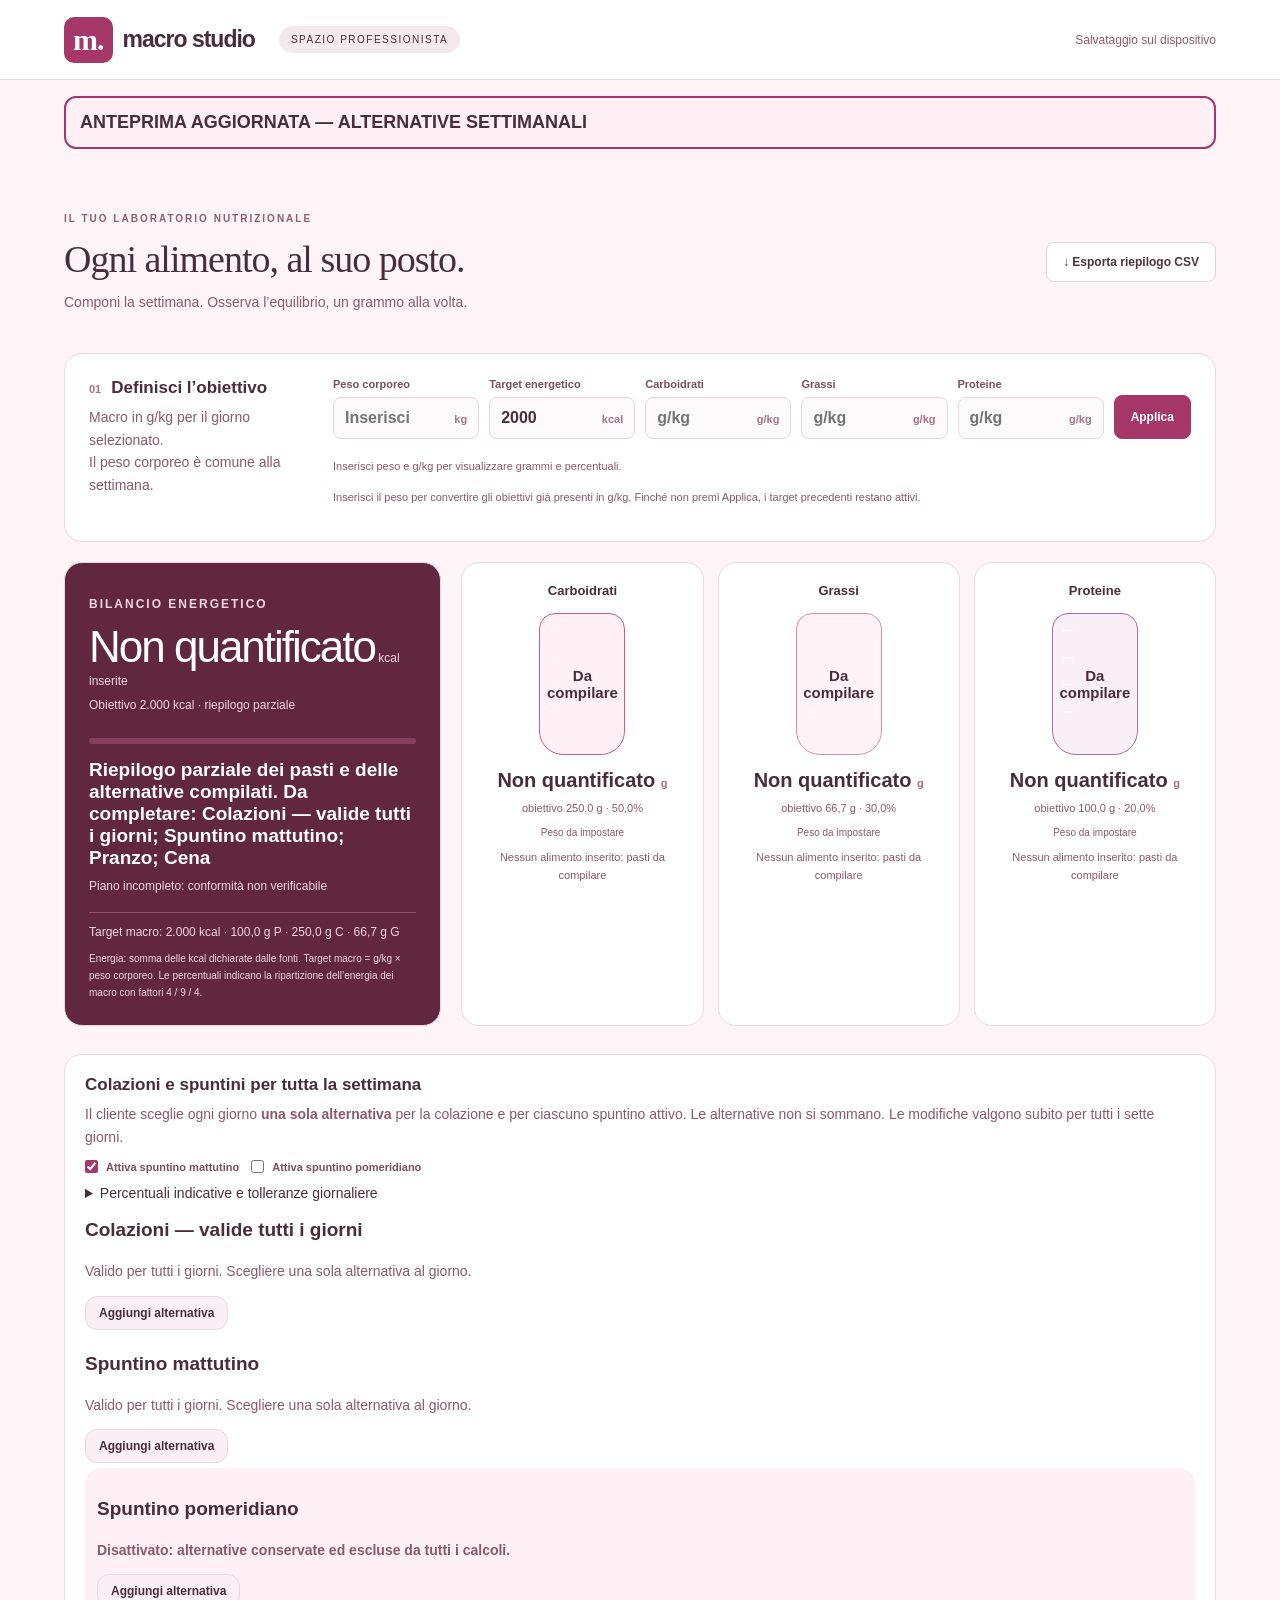
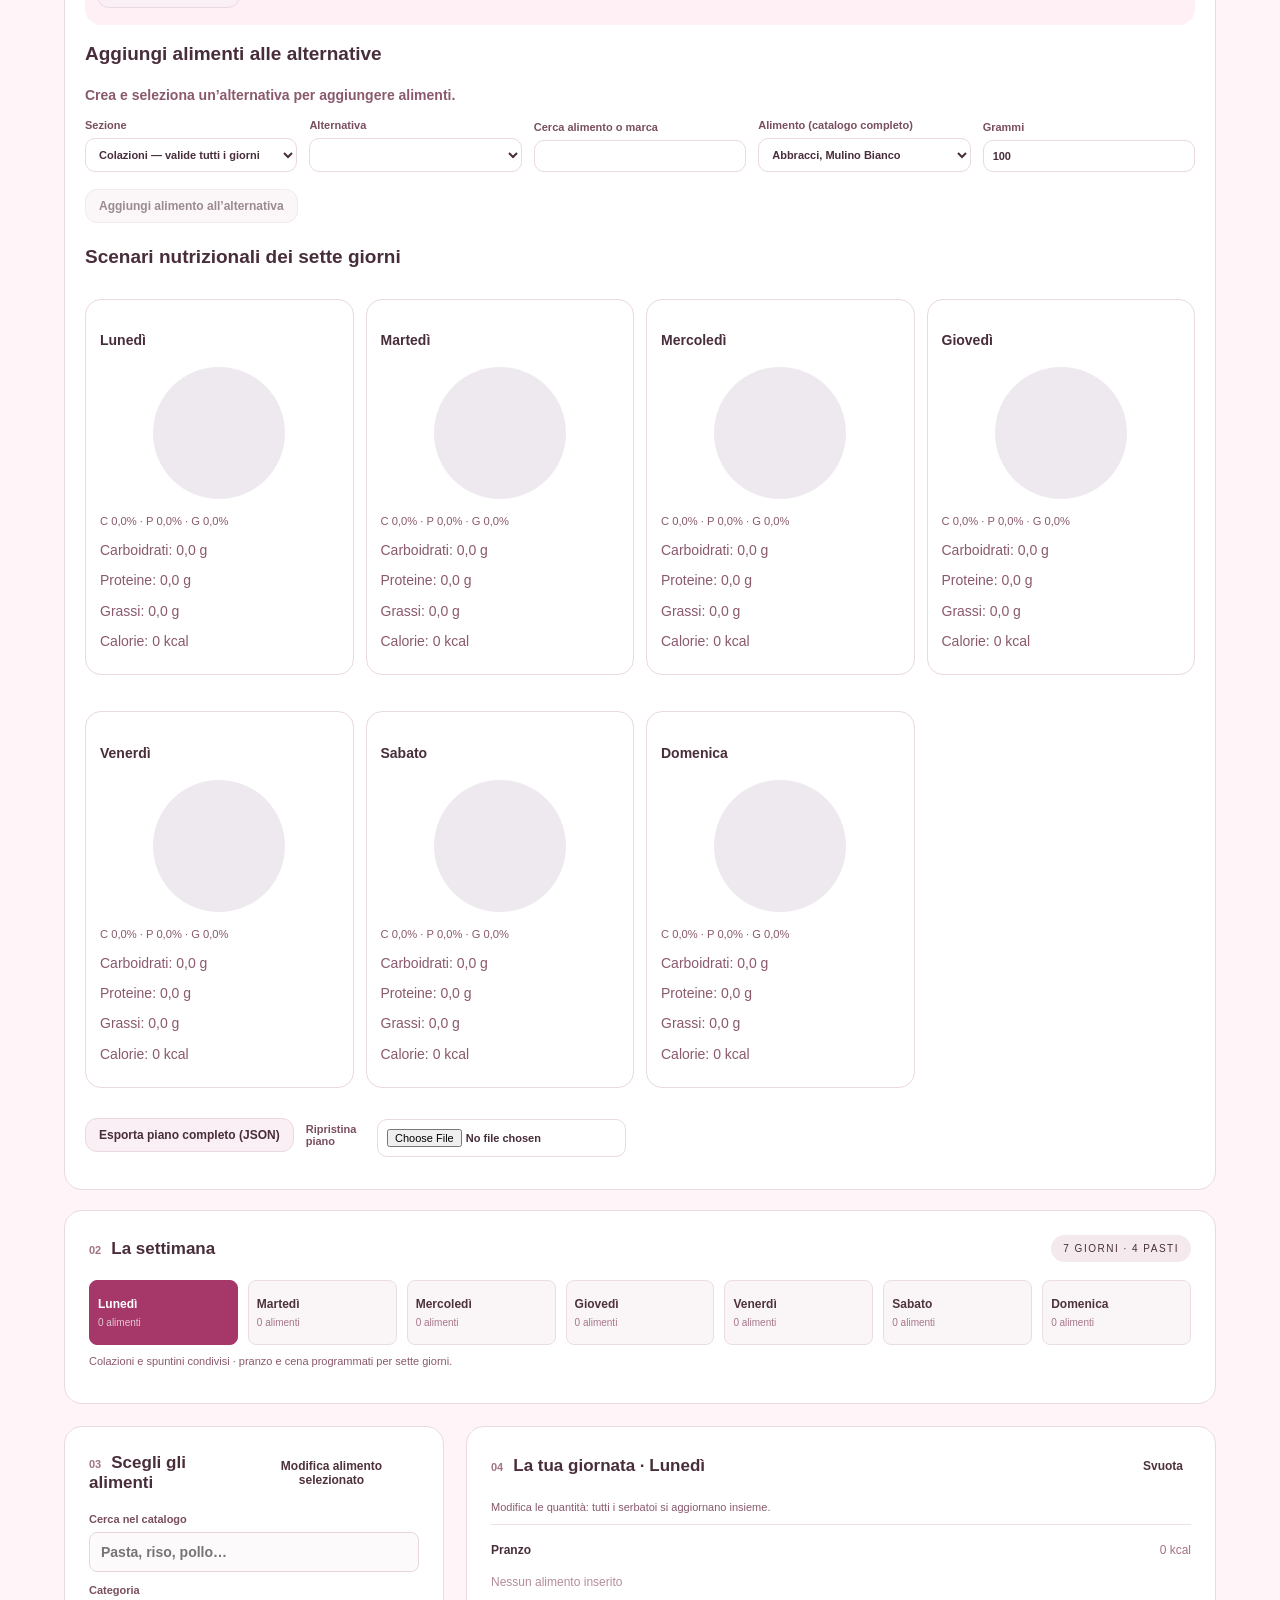
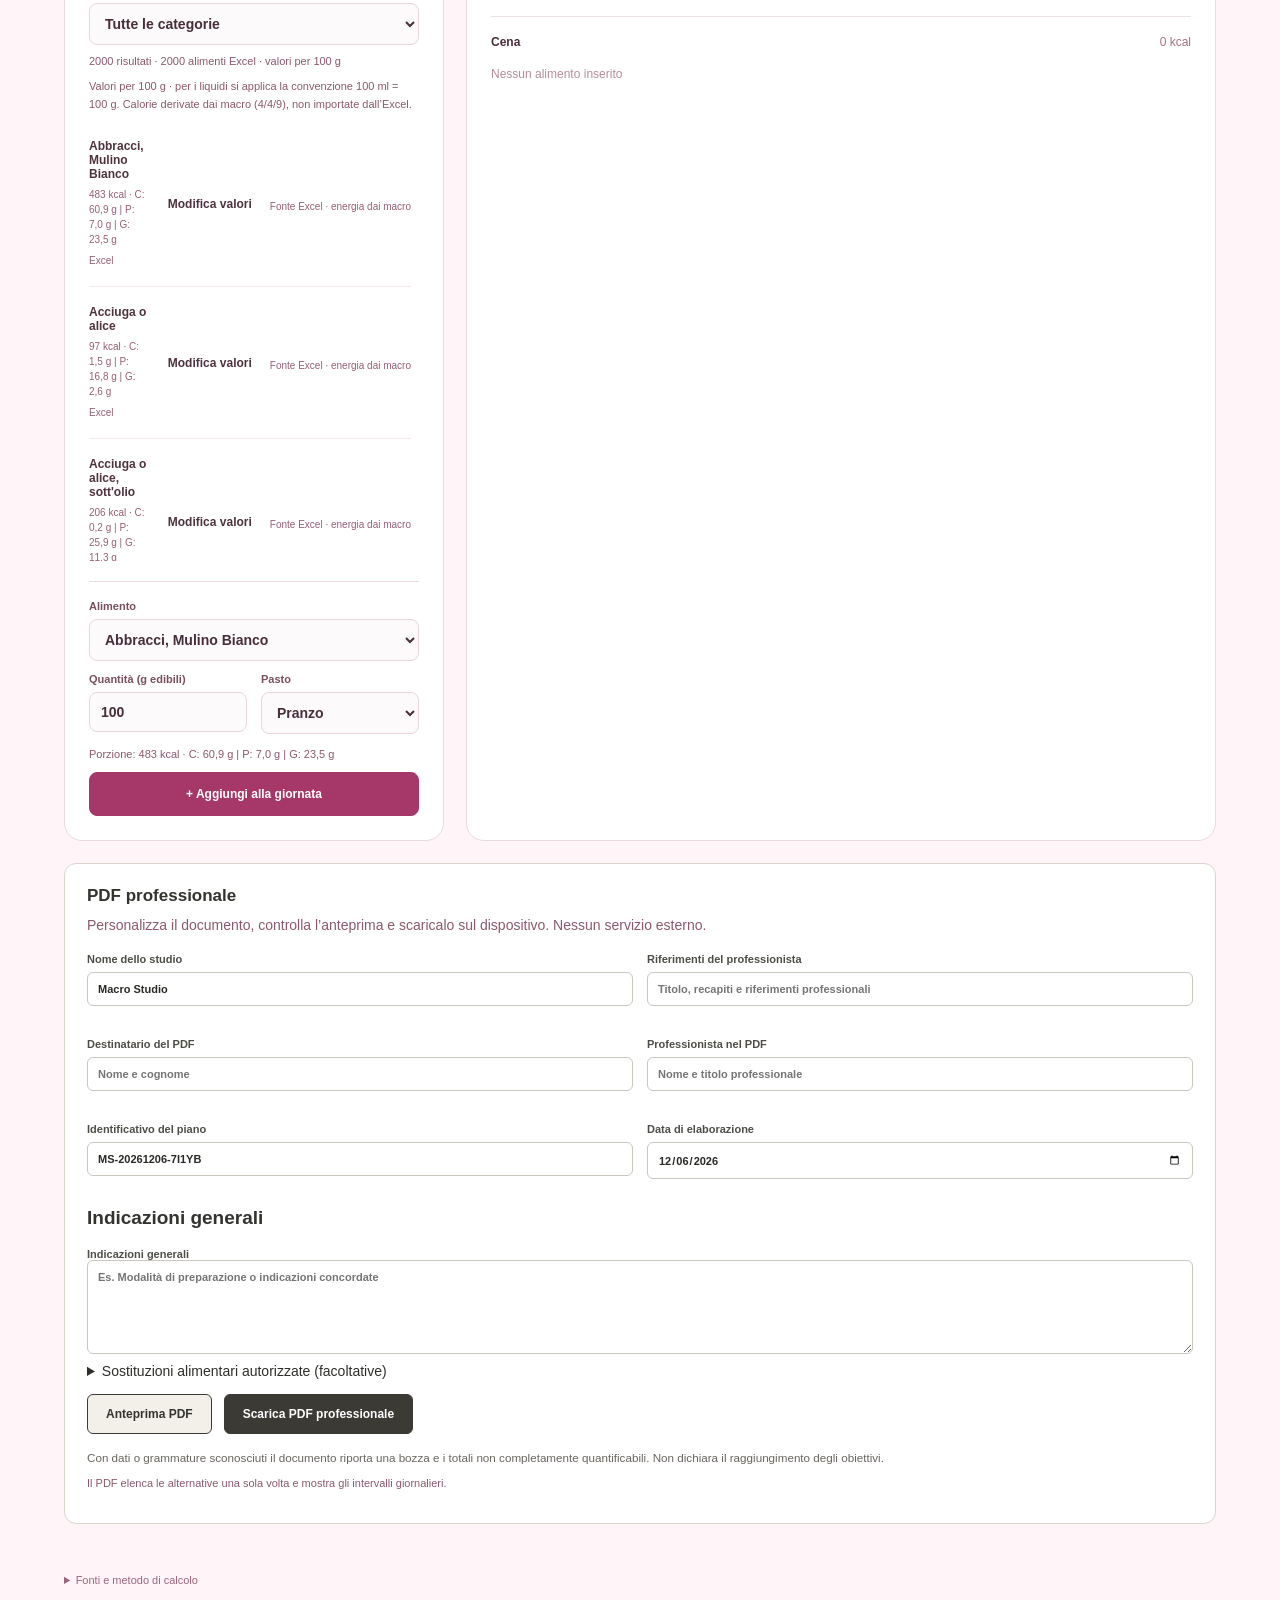
==== index.html @ b35b861c "Pubblica demo Macro Studio con soli file applicativi e verifica anonima" ====
<!doctype html><html lang="it"><head><meta charset="utf-8"><meta name="viewport" content="width=device-width,initial-scale=1"><title>Macro Studio • Compositore alimentare</title><meta name="theme-color" content="#a63869"><meta name="apple-mobile-web-app-capable" content="yes"><link rel="manifest" href="manifest.webmanifest"><link rel="apple-touch-icon" href="icon-192.png"><link rel="stylesheet" href="style.css"><link rel="stylesheet" href="professional-pdf-ui.css"><link rel="stylesheet" href="shared-meals.css"><script src="app-bootstrap.js"></script></head><body>
<header><a class="brand" href="./"><span class="mark">m.</span> macro studio</a><span class="pill">SPAZIO PROFESSIONISTA</span><span id="saved">Salvataggio sul dispositivo</span></header>
<aside id="previewVersionMarker" role="status" style="margin:16px 5%;padding:14px;border:2px solid #a63869;border-radius:12px;background:#fff0f6;color:#482d3a;font-size:18px;font-weight:700">ANTEPRIMA AGGIORNATA — ALTERNATIVE SETTIMANALI</aside>
<main><div class="intro"><div><p class="eyebrow">IL TUO LABORATORIO NUTRIZIONALE</p><h1>Ogni alimento, al suo posto.</h1><p>Componi la settimana. Osserva l’equilibrio, un grammo alla volta.</p></div><button id="export">↓ Esporta riepilogo CSV</button></div>
<section class="panel setup"><div><span class="step">01</span><h2>Definisci l’obiettivo</h2><p>Macro in g/kg per il giorno selezionato.<br>Il peso corporeo è comune alla settimana.</p></div><form id="targets"><label>Peso corporeo<div class="unit"><input id="weight" type="number" min="1" max="500" step="any" required placeholder="Inserisci"><span>kg</span></div></label><label>Target energetico <div class="unit"><input id="kcal" type="number" min="1" max="20000" step="1" required value="2000"><span>kcal</span></div></label><label>Carboidrati <div class="unit perkg"><input id="ckg" type="number" min="0" max="50" step="any" required placeholder="g/kg"><span>g/kg</span></div></label><label>Grassi <div class="unit perkg"><input id="fkg" type="number" min="0" max="50" step="any" required placeholder="g/kg"><span>g/kg</span></div></label><label>Proteine <div class="unit perkg"><input id="pkg" type="number" min="0" max="50" step="any" required placeholder="g/kg"><span>g/kg</span></div></label><button class="primary">Applica</button><div id="macropreview" class="macropreview" aria-live="polite"></div><p id="weighthelp" class="small">Inserisci il peso per convertire gli obiettivi già presenti in g/kg.</p><p id="targeterror" class="error" role="alert"></p></form></section>
<section class="dashboard"><div class="panel energy"><p class="eyebrow">BILANCIO ENERGETICO</p><div><strong id="energy">0</strong><span> kcal inserite</span></div><p id="goal"></p><div class="track"><div id="energybar"></div></div><h3 id="remaining"></h3><p id="difference"></p><p id="macroenergy"></p><small>Energia: somma delle kcal dichiarate dalle fonti. Target macro = g/kg × peso corporeo. Le percentuali indicano la ripartizione dell’energia dei macro con fattori 4 / 9 / 4.</small></div><div id="tanks" class="tanks" aria-live="polite"></div></section>
<section id="sharedMealsPanel" class="panel shared-meals" aria-label="Alternative settimanali di colazioni e spuntini">
<h2>Colazioni e spuntini per tutta la settimana</h2>
<p id="sharedMealsBootStatus" role="status">Caricamento delle alternative salvate…</p>
<section data-shared-placeholder="breakfast"><h3>Colazioni — valide tutti i giorni</h3><p>Scegliere una sola alternativa ogni giorno.</p><button type="button" disabled>Aggiungi alternativa</button></section>
<section data-shared-placeholder="morning"><h3>Spuntino mattutino</h3><p>Alternative valide per tutti i giorni.</p><button type="button" disabled>Aggiungi alternativa</button></section>
<section data-shared-placeholder="afternoon"><h3>Spuntino pomeridiano</h3><p>Spuntino opzionale, con alternative valide per tutti i giorni.</p><button type="button" disabled>Aggiungi alternativa</button></section>
<noscript>Attiva JavaScript nel browser per modificare e salvare le alternative.</noscript>
</section>
<section class="panel weekpicker"><div class="sectiontitle"><div><span class="step">02</span><h2>La settimana</h2></div><span class="pill">7 GIORNI · 5 PASTI</span></div><div id="days" class="days" role="tablist" aria-label="Giorni della settimana"></div><p id="weekstatus" class="small"></p></section>
<div id="dayworkspace" class="workspace" role="tabpanel"><section class="panel library"><div class="sectiontitle"><div><span class="step">03</span><h2>Scegli gli alimenti</h2></div><button id="newfood" class="textbtn">+ Personalizzato</button></div><label class="search">Cerca nel catalogo<input id="search" type="search" placeholder="Pasta, riso, pollo…"></label><label class="categorylabel">Categoria<select id="category"><option value="">Tutte le categorie</option></select></label><p id="catalogcount" class="small" aria-live="polite"></p><p class="small">Valori per 100 g · per i liquidi si applica la convenzione 100 ml = 100 g. Calorie derivate dai macro (4/4/9), non importate dall’Excel.</p><div id="foods" class="foodlist"></div><div class="addbox"><form id="add"><label>Alimento<select id="foodselect" required></select></label><div class="twocol"><label>Quantità (g edibili)<input id="grams" type="number" min="0.1" max="10000" step="0.1" value="100" required></label><label>Pasto<select id="meal"><option>Colazione</option><option>Spuntino</option><option selected>Pranzo</option><option>Merenda</option><option>Cena</option></select></label></div><p id="portion" class="small"></p><button id="addbutton" class="primary full">+ Aggiungi alla giornata</button></form></div></section>
<section class="panel plan"><div class="sectiontitle"><div><span class="step">04</span><h2>La tua giornata · <span id="dayname"></span></h2></div><button id="clear" class="textbtn">Svuota</button></div><p class="small">Modifica le quantità: tutti i serbatoi si aggiornano insieme.</p><div id="meals"></div></section></div>
<section class="panel clientexport"><div class="sectiontitle"><div><span class="step">05</span><h2>Il menu da condividere</h2></div><span class="pill">VERSIONE CLIENTE</span></div><p>Un PDF per l’intera settimana, con pasti, alimenti e grammature. Il documento può includere riepiloghi nutrizionali e indicazioni autorizzate.</p><div class="twocol"><label>Nome cliente (facoltativo)<input id="client" maxlength="120" placeholder="Nome e cognome" autocomplete="off"></label><label>Professionista (facoltativo)<input id="professional" maxlength="150" placeholder="Nome e titolo professionale" autocomplete="off"></label></div><label>Indicazioni per il cliente (facoltative)<textarea id="notes" maxlength="6000" rows="3" placeholder="Es. Modalità di preparazione o indicazioni concordate"></textarea></label><div class="pdfactions"><p id="pdfstatus" class="small"></p><button id="pdf" class="primary">↓ Genera PDF per il cliente</button></div><p id="pdferror" role="alert" class="error"></p></section>
<template id="archived-equivalences-ui"><section id="equivalences" class="panel"><h2>Equivalenze alimentari</h2><p>Seleziona le voci esatte: crudo e cotto restano distinti. L'equivalenza riguarda solo il nutriente scelto.</p><div class="twocol"><label>Alimento originale<select data-eq="from"></select></label><label>Alimento sostitutivo<select data-eq="to"></select></label><label>Quantità originale (g)<input data-eq="grams" type="number" min="0.1" max="10000" step="any" value="80"></label><label>Nutriente<select data-eq="criterion"><option value="kcal">Calorie</option><option value="carbs">Carboidrati</option><option value="protein">Proteine</option><option value="fat">Grassi</option></select></label></div><div data-eq="result" aria-live="polite"></div><p><a href="equivalenze/index.html">Apri il componente Equivalenze</a></p></section></template>
<footer><details><summary>Fonti e metodo di calcolo</summary><p>Unica fonte iniziale: 2000_alimenti.xlsx, <span id="creacount"></span> alimenti. Denominazioni e macronutrienti originali sono conservati senza arrotondamenti intermedi; le modifiche professionali salvate hanno la precedenza. Le precedenti banche CREA e Open Food Facts non sono utilizzate per nuovi inserimenti o calcoli.</p><p>Ogni macronutriente è calcolato come valore per 100 g × quantità in grammi / 100. Tutti gli alimenti usano i grammi; per i riferimenti liquidi per 100 ml si applica la convenzione operativa 100 ml = 100 g, senza conversioni di densità. Non è un’equivalenza fisica.</p><p>L’Excel non contiene calorie. L’energia mostrata è derivata dai soli macro: 4×carboidrati + 4×proteine + 9×grassi. Non comprende eventuali contributi energetici di alcol, fibra o altri componenti assenti dalla fonte; la conformità calorica è riferita a questa energia derivata. Gli sconosciuti non sono zero.</p><p>Piani, personalizzazioni e backup storici sono conservati nel browser, senza sincronizzazione automatica. I vecchi alimenti non associabili al nuovo catalogo restano leggibili nei piani, con calcoli non quantificabili. Questo strumento non certifica l’appropriatezza clinica del piano.</p></details></footer></main>
<dialog id="custom"><form id="customform"><div class="sectiontitle"><h2>Nuovo alimento</h2><button type="button" id="close" class="textbtn">Chiudi ×</button></div><p>Inserisci i dati dell’etichetta o della fonte per 100 g edibili. Lascia vuoti i valori sconosciuti.</p><label>Nome e stato (crudo/cotto)<input name="name" required maxlength="120" placeholder="Es. Yogurt bianco, marca…"></label><div class="twocol"><label>Energia (kcal)<input name="k" type="number" min="0" max="900" step="0.01"></label><label>Carboidrati (g)<input name="c" type="number" min="0" max="100" step="0.01"></label><label>Grassi (g)<input name="f" type="number" min="0" max="100" step="0.01"></label><label>Proteine (g)<input name="p" type="number" min="0" max="100" step="0.01"></label></div><label>Fonte / marca / riferimento<input name="source" required maxlength="200" placeholder="Es. Etichetta prodotto, marca e data"></label><p class="error" id="customerror" role="alert"></p><button class="primary full">Salva nel catalogo</button></form></dialog><div id="toast" role="status"></div><script src="pdf-lib.min.js"></script><script src="pdf-fontkit.umd.min.js"></script><script src="pdf-fonts.js"></script><script src="professional-pdf-model.js"></script><script src="weekly-pdf.js"></script><script src="nutrition-display.js"></script><script src="nutrition.js"></script><script src="food-catalog-data.js"></script><script src="food-catalog.js"></script><script src="shared-meals.js"></script><script src="weekly-manual-plan.js"></script><script src="equivalences.js"></script><script src="equivalence-catalog.js"></script><script src="equivalences-ui.js"></script><script src="app.js"></script><script src="offline.js"></script><script src="shared-meals-ui.js"></script><script src="professional-pdf-ui.js"></script></body></html>
---- style.css ----
:root{font-family:Inter,ui-sans-serif,-apple-system,BlinkMacSystemFont,'Segoe UI',sans-serif;color:#482d3a;background:#fff5f8;font-size:14px;--accent:#a63869;--border:#ead9e0}*{box-sizing:border-box}body{margin:0}header{height:80px;display:flex;align-items:center;gap:24px;padding:0 5%;border-bottom:1px solid var(--border);background:#fff}.brand{display:flex;align-items:center;gap:10px;font-size:23px;font-weight:700;letter-spacing:-1px;color:inherit;text-decoration:none}.mark{background:var(--accent);color:#fff;padding:6px 9px;border-radius:10px;font-family:Georgia;font-size:30px}.pill{font-size:10px;letter-spacing:1.5px;background:#f4eaee;border-radius:20px;padding:8px 12px}#saved{margin-left:auto;font-size:12px;color:#8e5b70}main{max-width:1440px;margin:auto;padding:38px 5%}.intro{display:flex;justify-content:space-between;align-items:center;margin-bottom:32px}h1{font-family:Georgia,serif;font-size:38px;font-weight:400;letter-spacing:-1px;margin:10px 0}p{line-height:1.6;color:#8a596d;margin:8px 0}h2{font-size:17px;margin:0;display:inline}h3{font-size:19px}.eyebrow{font-size:10px;letter-spacing:2px;font-weight:700;color:#905c72}.panel{background:white;border:1px solid var(--border);border-radius:18px;padding:24px}.setup{display:flex;align-items:center;gap:35px;margin-bottom:20px}.setup>div{min-width:235px}.step{color:#a57388;margin-right:10px;font-size:11px;font-weight:700}form{margin:0}#targets{display:flex;gap:14px;align-items:end;flex:1;flex-wrap:wrap}label{font-size:11px;font-weight:600;display:block;color:#794e60}input,select{font:inherit;font-size:14px;color:#482d3a;background:#fcfafb;border:1px solid #e8d5dd;border-radius:8px;padding:11px;width:100%;margin-top:7px;min-width:0}input:focus,select:focus{outline:2px solid #b58c9d;outline-offset:1px}#targets label{flex:1;min-width:85px}.unit{position:relative}.unit input{padding-right:40px;font-size:18px;font-weight:600}.unit span{position:absolute;right:12px;top:23px;color:#a7758a;font-size:11px}button{border:1px solid #e6d1da;border-radius:8px;background:white;padding:12px 16px;color:#4e323e;font:inherit;font-size:12px;font-weight:600;cursor:pointer}button:hover{filter:brightness(.96);border-color:#a36e84}.primary{background:var(--accent);color:white;border-color:var(--accent);min-height:44px}.full{width:100%}.textbtn{border:0;padding:8px;background:transparent}.dashboard{display:grid;grid-template-columns:1fr 2fr;gap:20px;margin-bottom:28px}.energy{background:#60273f;color:#fff;display:flex;flex-direction:column;justify-content:center}.energy p,.energy small,.energy .eyebrow{color:#f4d5e2}.energy strong{font-size:44px;font-weight:500;letter-spacing:-2px}.energy span{color:#f4d5e2;font-size:12px}.energy small{font-size:10px;line-height:1.7}.energy h3{margin:15px 0 0}.energy p{font-size:12px}.track{height:6px;background:#85405f;border-radius:20px;margin-top:15px;overflow:hidden}.track div{height:100%;background:#f2a5c4;transition:width .4s}.tanks{display:grid;grid-template-columns:repeat(3,1fr);gap:14px}.tankcard{background:white;border:1px solid var(--border);border-radius:18px;padding:20px;text-align:center}.tankcard h3{font-size:13px;margin:0 0 15px}.vessel{width:86px;height:142px;margin:0 auto 14px;border:1px solid var(--col);border-radius:16px 16px 24px 24px;position:relative;overflow:hidden;background:var(--pale)}.liquid{position:absolute;bottom:0;left:0;right:0;background:var(--col);opacity:.7;transition:height .5s ease;border-radius:40% 40% 0 0 / 7px 7px 0 0}.vessel:after{content:'';position:absolute;inset:16px 10px;background:repeating-linear-gradient(to top,transparent 0,transparent 25px,#ffffffa0 26px,#ffffffa0 27px);width:10px}.pct{position:absolute;inset:0;display:grid;place-items:center;font-size:20px;font-weight:650;z-index:1}.tankcard strong{font-size:23px;font-weight:600}.tankcard small{color:#a26e84;font-size:11px}.tankcard p{font-size:11px}.over{color:#b24738!important}.workspace{display:grid;grid-template-columns:380px 1fr;gap:22px}.sectiontitle{display:flex;align-items:center;justify-content:space-between;margin-bottom:18px}.search{margin-top:16px}.small{font-size:11px}.food{border-bottom:1px solid #f3e8ed;padding:13px 0;display:flex;gap:10px;align-items:center}.food .choose{flex:1;text-align:left;border:0;background:transparent;padding:0}.food strong{font-size:12px;display:block}.food small{display:block;font-size:10px;color:#955f76;font-weight:400;margin-top:6px}.food a{font-size:10px;color:#8b596e}.addbox{border-top:1px solid var(--border);margin-top:20px;padding-top:18px}.twocol{display:grid;grid-template-columns:1fr 1fr;gap:14px;margin:12px 0}.mealblock{border-top:1px solid #efe0e6;padding:18px 0 8px}.mealhead{display:flex;justify-content:space-between;font-size:12px;font-weight:600}.mealhead span{font-weight:400;color:#a47186}.empty{font-size:12px;color:#b58c9d;padding:8px 0}.entry{display:grid;grid-template-columns:1fr 90px 65px 32px;gap:10px;align-items:center;margin:12px 0}.entry strong{font-size:12px}.entry p{font-size:10px;margin:3px 0}.entry input{margin:0;padding:9px}.entry .value{font-size:12px;text-align:right}.entry button{padding:8px;border:0;color:#a67589}footer{padding:28px 0;font-size:11px;color:#9c647b}footer a{color:inherit}summary{cursor:pointer}dialog{border:1px solid var(--border);border-radius:18px;padding:28px;max-width:500px;width:95%;color:#482d3a}dialog::backdrop{background:#482d3a88}dialog>form>label{margin:16px 0}.error{font-size:12px;color:#a44535;margin:0}#targeterror:not(:empty){flex-basis:100%}#toast{position:fixed;bottom:20px;left:50%;transform:translateX(-50%);background:#60273f;color:#fff;padding:12px 22px;border-radius:10px;display:none;z-index:10}@media(max-width:1050px){.setup{display:block}.setup>div{margin-bottom:18px}.workspace{grid-template-columns:320px 1fr}.dashboard{grid-template-columns:1fr 1.7fr}.tankcard{padding:15px 8px}}@media(max-width:720px){header{height:66px;padding:0 18px}.pill{display:none}#saved{font-size:9px}main{padding:24px 16px}h1{font-size:31px}.intro{display:block}.intro button{margin-top:14px}.dashboard,.workspace{grid-template-columns:1fr}.energy{padding:22px}.tanks{gap:8px}.vessel{width:70px;height:122px}.tankcard strong{font-size:19px}.panel{padding:18px}.setup #targets{gap:10px}#targets label:first-child{flex-basis:100%}#targets button{width:100%}.entry{grid-template-columns:1fr 68px 52px 25px;gap:6px}.brand{font-size:20px}}
.weekpicker{margin-bottom:22px}.days{display:grid;grid-template-columns:repeat(7,1fr);gap:10px}.daytab{padding:16px 8px;background:#faf6f8;border-color:#ecdce3;text-align:left}.daytab strong{font-size:12px;display:block}.daytab small{display:block;font-size:10px;color:#a67589;margin-top:6px;font-weight:400}.daytab.active{background:#a63869;color:#fff;border-color:#a63869}.daytab.active small{color:#e2c9d3}.daytab:focus-visible{outline:3px solid #c7a8b5;outline-offset:2px}.clientexport{margin-top:24px}.clientexport textarea{font:inherit;font-size:13px;display:block;background:#fcfafb;border:1px solid #e8d5dd;border-radius:8px;width:100%;margin-top:7px;padding:12px;resize:vertical;color:#482d3a}.pdfactions{display:flex;align-items:center;justify-content:space-between;gap:24px;margin-top:20px}.pdfactions p{max-width:650px}.pdfactions button{flex-shrink:0}button:disabled{opacity:.55;cursor:wait}@media(max-width:720px){.days{grid-template-columns:repeat(4,1fr);gap:8px}.daytab{padding:13px 8px}.daytab strong{font-size:11px}.weekpicker .pill{display:none}.pdfactions{display:block}.pdfactions button{width:100%;margin-top:12px}.clientexport .twocol{grid-template-columns:1fr}.plan .sectiontitle{align-items:flex-start}.plan h2{line-height:1.6}}
.setup{align-items:flex-start;gap:24px}.setup>div{min-width:190px;max-width:220px}#targets{gap:10px}#targets label{min-width:90px}.unit.perkg input{padding-right:44px}.unit input{font-size:16px}#targets label:first-child{min-width:105px}.macropreview{flex-basis:100%;display:grid;grid-template-columns:repeat(3,1fr);gap:10px;margin-top:6px}.macropreview>div{background:#f6eff2;border-radius:8px;padding:12px}.macropreview span{display:block;font-size:10px;color:#8f5c71;margin-bottom:6px}.macropreview strong{font-size:16px}.macropreview small{font-size:12px;font-weight:400;color:#835468}.macropreview>p{grid-column:1/-1;margin:3px 0}.tankcard .gkgdetail{font-size:10px}#weighthelp{flex-basis:100%;margin:0}#macroenergy{padding-top:10px;border-top:1px solid #91546e}@media(max-width:1050px){.setup>div{max-width:none}}@media(max-width:720px){#targets label:first-child{flex-basis:calc(50% - 10px)}#targets label:nth-child(2){flex-basis:calc(50% - 10px)}#targets label{min-width:0;flex-basis:calc(33.33% - 10px)}.macropreview{gap:6px}.macropreview>div{padding:10px 7px}.macropreview strong{font-size:13px}.macropreview small{display:block;font-size:11px;margin-top:4px}}
.categorylabel{margin-top:12px}.foodlist{max-height:440px;overflow-y:auto;padding-right:8px;scrollbar-color:#c19dac #f6eef1}.foodlist .food:last-child{border-bottom:0}.foodlist .choose{padding:5px 0}.foodlist .food a{white-space:nowrap}.foodlist .food small{line-height:1.5}.foodlist:focus-within{scroll-behavior:smooth}@media(max-width:720px){.foodlist{max-height:320px}}
---- professional-pdf-ui.css ----
.professional-pdf { color:#2e2e2b; background:#fff; border:1px solid #d9d5cc; border-radius:12px; padding:22px; margin:22px 0; }
.professional-pdf h2,.professional-pdf h3 { color:#33332f; }
.professional-pdf .pdf-fields { display:grid; grid-template-columns:repeat(2,minmax(0,1fr)); gap:14px; }
.professional-pdf label { display:block; margin:9px 0; color:#4e4d47; }
.professional-pdf input,.professional-pdf select,.professional-pdf textarea { box-sizing:border-box; display:block; width:100%; padding:10px; border:1px solid #cbc7bd; border-radius:6px; background:white; color:#292925; font:inherit; }
.professional-pdf input[type=checkbox] { display:inline-block; width:auto; margin-right:8px; }
.professional-pdf .pdf-buttons { display:flex; gap:12px; flex-wrap:wrap; margin:15px 0; }
.professional-pdf button { background:#3b3a35; color:white; border:1px solid #3b3a35; border-radius:6px; padding:12px 18px; cursor:pointer; }
.professional-pdf button.secondary { background:#f3f0e9; color:#33332f; }
.professional-pdf small { display:block; color:#68655e; line-height:1.5; }
.professional-pdf-preview { width:min(1050px,94vw); max-width:94vw; max-height:94vh; border:1px solid #cbc7bd; border-radius:10px; background:#faf9f6; color:#292925; padding:20px; }
.professional-pdf-preview::backdrop { background:#272723a8; }
.professional-pdf-preview iframe { display:block; width:100%; height:65vh; border:1px solid #cbc7bd; background:#e6e3dc; }
.professional-pdf-preview .pdf-modal-actions { display:flex; flex-wrap:wrap; gap:12px; align-items:center; margin:12px 0; }
@media(max-width:600px) { .professional-pdf .pdf-fields { grid-template-columns:1fr; } .professional-pdf {padding:16px;} }
@media print { .professional-pdf,.professional-pdf-preview { display:none!important; } }
---- shared-meals.css ----
.shared-meals {margin:20px 0;padding:20px;grid-column:1/-1}
.shared-meals h2,.shared-meals h3 {margin-top:18px}
.shared-controls,.shared-fields,.shared-food-row {display:flex;flex-wrap:wrap;gap:12px;align-items:end;margin:12px 0}
.shared-fields>label {flex:1 1 160px}.shared-meals input:not([type=checkbox]),.shared-meals select,.shared-meals textarea {display:block;width:100%;box-sizing:border-box;padding:9px;border:1px solid #cbc7bd;border-radius:6px;background:white;color:#292925;font:inherit}
.shared-meals button {padding:9px 13px;margin:5px 0;border:1px solid #cbc7bd;border-radius:6px;background:#f3f0e9;color:#292925;cursor:pointer}
.shared-alternative,#sharedWeekReport article {border:1px solid #d9d5cc;border-radius:8px;padding:14px;margin:12px 0;background:white}
.shared-food-row>span {flex:1 1 180px}.shared-food-row input {max-width:130px}.shared-disabled {background:#f0f0ee;padding:12px}.shared-disabled>p {font-weight:600}
#sharedSaveStatus {font-weight:600}#sharedWeekReport {display:grid;grid-template-columns:repeat(auto-fit,minmax(250px,1fr));gap:12px}#sharedWeekReport ul {padding-left:18px;overflow-wrap:anywhere}
@media print {.shared-meals details,.shared-meals button,.shared-controls,.shared-fields,#sharedSaveStatus,#sharedImport,.shared-alternative input,.shared-alternative textarea,.shared-food-row label {display:none!important}.shared-meals {break-before:page}.shared-alternative{break-inside:avoid}}

/* Keep the modern page's palette and original three-vessel layout. */
body.shared-meals-mode:has(#tanks) .shared-meals button {background:#f9eff4;border-color:var(--border);color:#482d3a;border-radius:12px}
body.shared-meals-mode:has(#tanks) .shared-meals input:not([type=checkbox]),body.shared-meals-mode:has(#tanks) .shared-meals select,body.shared-meals-mode:has(#tanks) .shared-meals textarea {border-color:var(--border);color:#482d3a;border-radius:10px}
body.shared-meals-mode:has(#tanks) .shared-alternative,body.shared-meals-mode:has(#tanks) #sharedWeekReport article {border-color:var(--border);border-radius:16px}
body.shared-meals-mode:has(#tanks) .shared-disabled {background:#fff0f6;border-radius:16px}
.shared-meals-mode #tanks .scenario-maximum {opacity:.25}
.shared-meals-mode #tanks .scenario-minimum {opacity:.7}
.shared-meals-mode #tanks .pct {font-size:15px;overflow-wrap:anywhere;padding:3px}
.shared-meals-mode #tanks strong {font-size:20px;overflow-wrap:anywhere}
.shared-meals-mode #tanks p {overflow-wrap:anywhere}
@media(max-width:480px){.shared-meals-mode #tanks .tankcard{padding:12px 5px}.shared-meals-mode #tanks strong{font-size:17px}.shared-meals-mode #tanks .pct{font-size:13px}}
body.shared-meals-mode:has(#tanks) .shared-controls label {display:inline-flex;align-items:center;gap:8px}
body.shared-meals-mode:has(#tanks) .shared-controls input[type=checkbox] {width:auto;margin:0;accent-color:var(--accent)}

/* Selection identifies the editing destination, never an extra meal to sum. */
.shared-alternative {cursor:pointer}
.shared-alternative.is-selected {border:2px solid #a63869;box-shadow:inset 4px 0 #a63869}
body.shared-meals-mode:has(#tanks) .shared-alternative.is-selected {border-color:var(--accent,#a63869)}
.shared-alternative:focus-visible {outline:3px solid #ac6d9b;outline-offset:3px}
.shared-selection-label {min-height:1.3em;margin:0;font-weight:700;color:#843451}
#sharedSelectedAlternative {font-weight:700}
.shared-meals button:disabled {opacity:.55;cursor:not-allowed}
.shared-meals button[hidden] {display:none}

.tank-diagnostics {text-align:left;font-size:12px;overflow-wrap:anywhere}
.tank-diagnostics summary {cursor:pointer;font-weight:700}
.tank-diagnostics ul {padding-left:18px}
.tank-diagnostics li {margin:8px 0}

/* Daily means: the original lilac vessels remain unchanged. */
.daily-pie{width:132px;height:132px;border-radius:50%;margin:1rem auto}.pie-percentages{font-size:.8rem}.shared-food-row [data-ingredient-macros]{display:block;margin-top:.4rem;line-height:1.5}
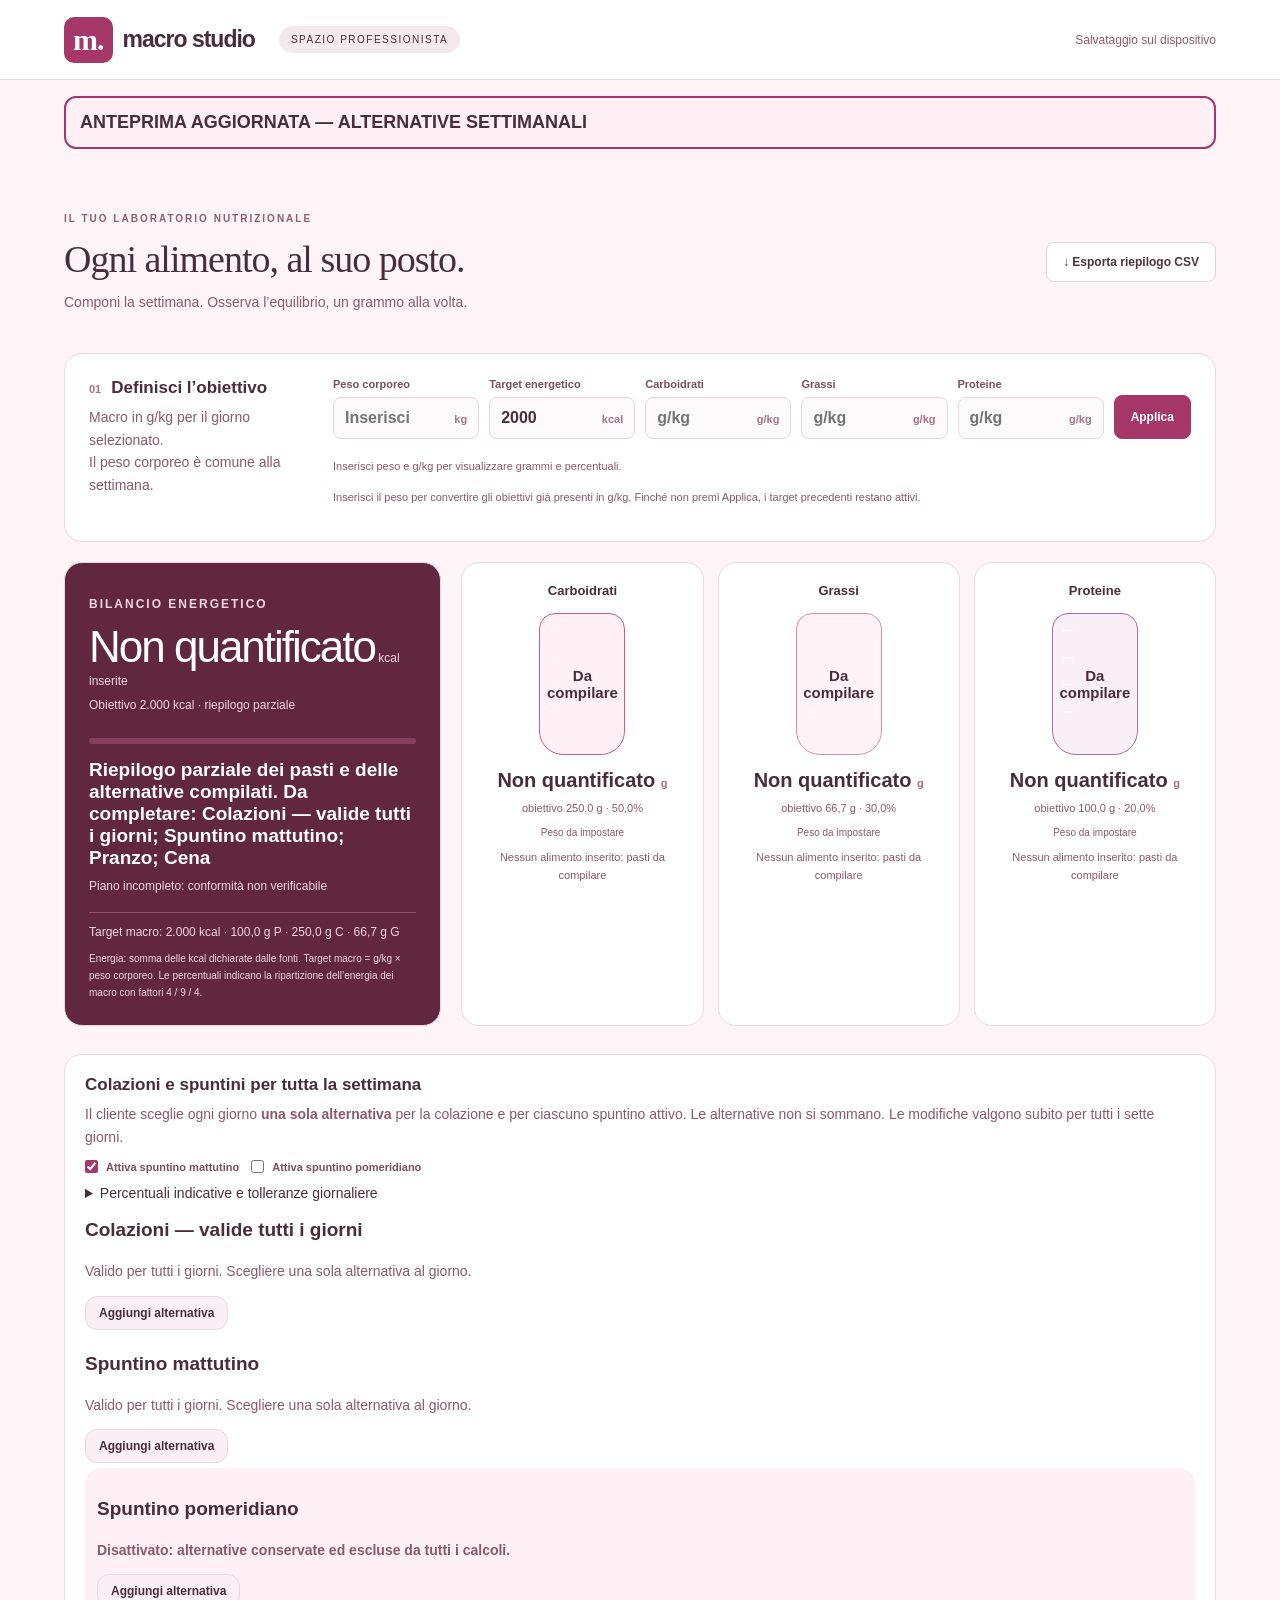
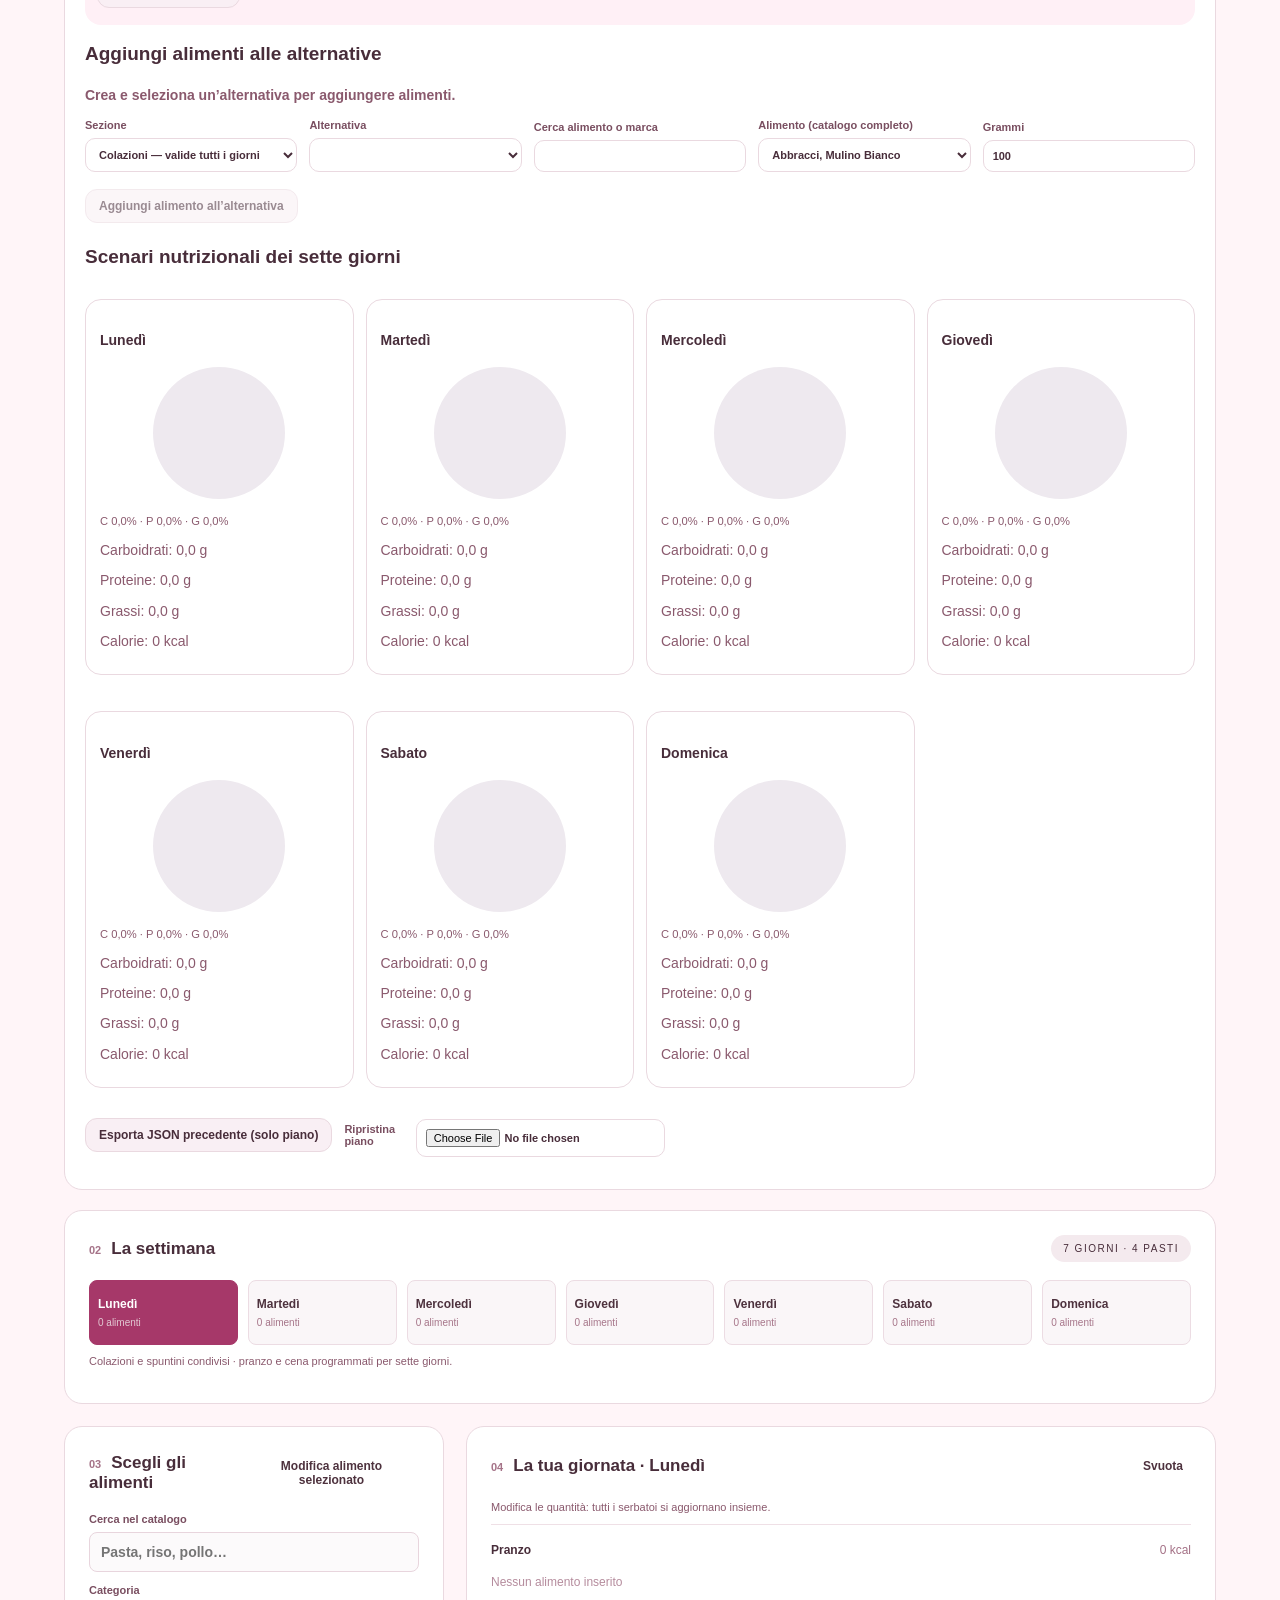
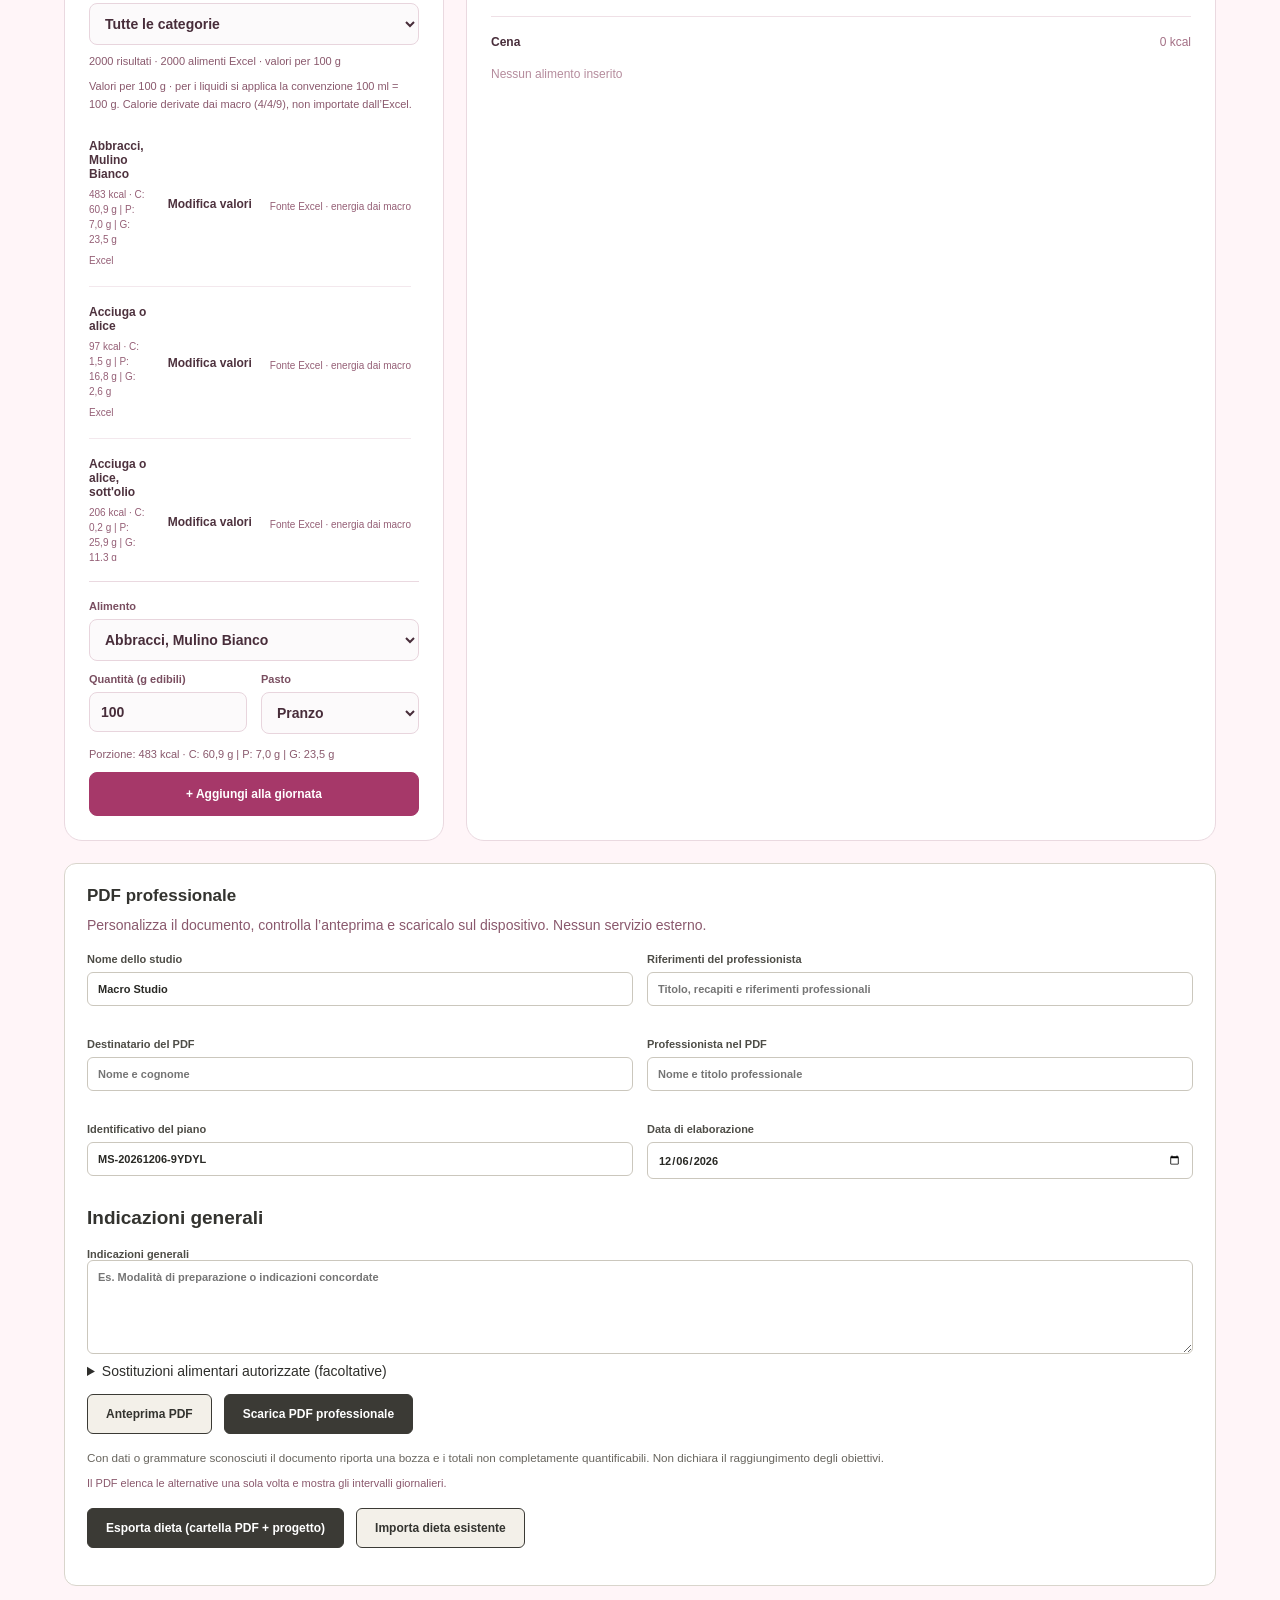
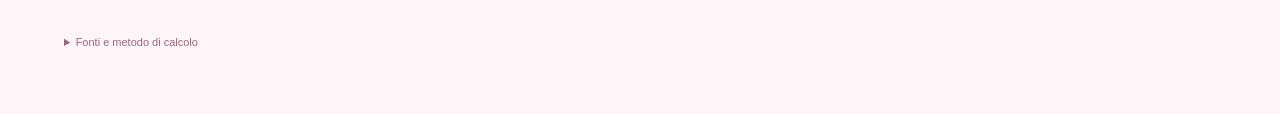
==== commit ccfe1a28: "Aggiorna demo con archivio diete dalla versione 6f62a58" ====
--- a/index.html
+++ b/index.html
@@ -18,4 +18,4 @@
 <section class="panel clientexport"><div class="sectiontitle"><div><span class="step">05</span><h2>Il menu da condividere</h2></div><span class="pill">VERSIONE CLIENTE</span></div><p>Un PDF per l’intera settimana, con pasti, alimenti e grammature. Il documento può includere riepiloghi nutrizionali e indicazioni autorizzate.</p><div class="twocol"><label>Nome cliente (facoltativo)<input id="client" maxlength="120" placeholder="Nome e cognome" autocomplete="off"></label><label>Professionista (facoltativo)<input id="professional" maxlength="150" placeholder="Nome e titolo professionale" autocomplete="off"></label></div><label>Indicazioni per il cliente (facoltative)<textarea id="notes" maxlength="6000" rows="3" placeholder="Es. Modalità di preparazione o indicazioni concordate"></textarea></label><div class="pdfactions"><p id="pdfstatus" class="small"></p><button id="pdf" class="primary">↓ Genera PDF per il cliente</button></div><p id="pdferror" role="alert" class="error"></p></section>
 <template id="archived-equivalences-ui"><section id="equivalences" class="panel"><h2>Equivalenze alimentari</h2><p>Seleziona le voci esatte: crudo e cotto restano distinti. L'equivalenza riguarda solo il nutriente scelto.</p><div class="twocol"><label>Alimento originale<select data-eq="from"></select></label><label>Alimento sostitutivo<select data-eq="to"></select></label><label>Quantità originale (g)<input data-eq="grams" type="number" min="0.1" max="10000" step="any" value="80"></label><label>Nutriente<select data-eq="criterion"><option value="kcal">Calorie</option><option value="carbs">Carboidrati</option><option value="protein">Proteine</option><option value="fat">Grassi</option></select></label></div><div data-eq="result" aria-live="polite"></div><p><a href="equivalenze/index.html">Apri il componente Equivalenze</a></p></section></template>
 <footer><details><summary>Fonti e metodo di calcolo</summary><p>Unica fonte iniziale: 2000_alimenti.xlsx, <span id="creacount"></span> alimenti. Denominazioni e macronutrienti originali sono conservati senza arrotondamenti intermedi; le modifiche professionali salvate hanno la precedenza. Le precedenti banche CREA e Open Food Facts non sono utilizzate per nuovi inserimenti o calcoli.</p><p>Ogni macronutriente è calcolato come valore per 100 g × quantità in grammi / 100. Tutti gli alimenti usano i grammi; per i riferimenti liquidi per 100 ml si applica la convenzione operativa 100 ml = 100 g, senza conversioni di densità. Non è un’equivalenza fisica.</p><p>L’Excel non contiene calorie. L’energia mostrata è derivata dai soli macro: 4×carboidrati + 4×proteine + 9×grassi. Non comprende eventuali contributi energetici di alcol, fibra o altri componenti assenti dalla fonte; la conformità calorica è riferita a questa energia derivata. Gli sconosciuti non sono zero.</p><p>Piani, personalizzazioni e backup storici sono conservati nel browser, senza sincronizzazione automatica. I vecchi alimenti non associabili al nuovo catalogo restano leggibili nei piani, con calcoli non quantificabili. Questo strumento non certifica l’appropriatezza clinica del piano.</p></details></footer></main>
-<dialog id="custom"><form id="customform"><div class="sectiontitle"><h2>Nuovo alimento</h2><button type="button" id="close" class="textbtn">Chiudi ×</button></div><p>Inserisci i dati dell’etichetta o della fonte per 100 g edibili. Lascia vuoti i valori sconosciuti.</p><label>Nome e stato (crudo/cotto)<input name="name" required maxlength="120" placeholder="Es. Yogurt bianco, marca…"></label><div class="twocol"><label>Energia (kcal)<input name="k" type="number" min="0" max="900" step="0.01"></label><label>Carboidrati (g)<input name="c" type="number" min="0" max="100" step="0.01"></label><label>Grassi (g)<input name="f" type="number" min="0" max="100" step="0.01"></label><label>Proteine (g)<input name="p" type="number" min="0" max="100" step="0.01"></label></div><label>Fonte / marca / riferimento<input name="source" required maxlength="200" placeholder="Es. Etichetta prodotto, marca e data"></label><p class="error" id="customerror" role="alert"></p><button class="primary full">Salva nel catalogo</button></form></dialog><div id="toast" role="status"></div><script src="pdf-lib.min.js"></script><script src="pdf-fontkit.umd.min.js"></script><script src="pdf-fonts.js"></script><script src="professional-pdf-model.js"></script><script src="weekly-pdf.js"></script><script src="nutrition-display.js"></script><script src="nutrition.js"></script><script src="food-catalog-data.js"></script><script src="food-catalog.js"></script><script src="shared-meals.js"></script><script src="weekly-manual-plan.js"></script><script src="equivalences.js"></script><script src="equivalence-catalog.js"></script><script src="equivalences-ui.js"></script><script src="app.js"></script><script src="offline.js"></script><script src="shared-meals-ui.js"></script><script src="professional-pdf-ui.js"></script></body></html>
+<dialog id="custom"><form id="customform"><div class="sectiontitle"><h2>Nuovo alimento</h2><button type="button" id="close" class="textbtn">Chiudi ×</button></div><p>Inserisci i dati dell’etichetta o della fonte per 100 g edibili. Lascia vuoti i valori sconosciuti.</p><label>Nome e stato (crudo/cotto)<input name="name" required maxlength="120" placeholder="Es. Yogurt bianco, marca…"></label><div class="twocol"><label>Energia (kcal)<input name="k" type="number" min="0" max="900" step="0.01"></label><label>Carboidrati (g)<input name="c" type="number" min="0" max="100" step="0.01"></label><label>Grassi (g)<input name="f" type="number" min="0" max="100" step="0.01"></label><label>Proteine (g)<input name="p" type="number" min="0" max="100" step="0.01"></label></div><label>Fonte / marca / riferimento<input name="source" required maxlength="200" placeholder="Es. Etichetta prodotto, marca e data"></label><p class="error" id="customerror" role="alert"></p><button class="primary full">Salva nel catalogo</button></form></dialog><div id="toast" role="status"></div><script src="pdf-lib.min.js"></script><script src="pdf-fontkit.umd.min.js"></script><script src="pdf-fonts.js"></script><script src="professional-pdf-model.js"></script><script src="weekly-pdf.js"></script><script src="nutrition-display.js"></script><script src="nutrition.js"></script><script src="food-catalog-data.js"></script><script src="food-catalog.js"></script><script src="shared-meals.js"></script><script src="weekly-manual-plan.js"></script><script src="diet-project.js"></script><script src="equivalences.js"></script><script src="equivalence-catalog.js"></script><script src="equivalences-ui.js"></script><script src="app.js"></script><script src="offline.js"></script><script src="shared-meals-ui.js"></script><script src="professional-pdf-ui.js"></script><script src="diet-project-ui.js"></script></body></html>
